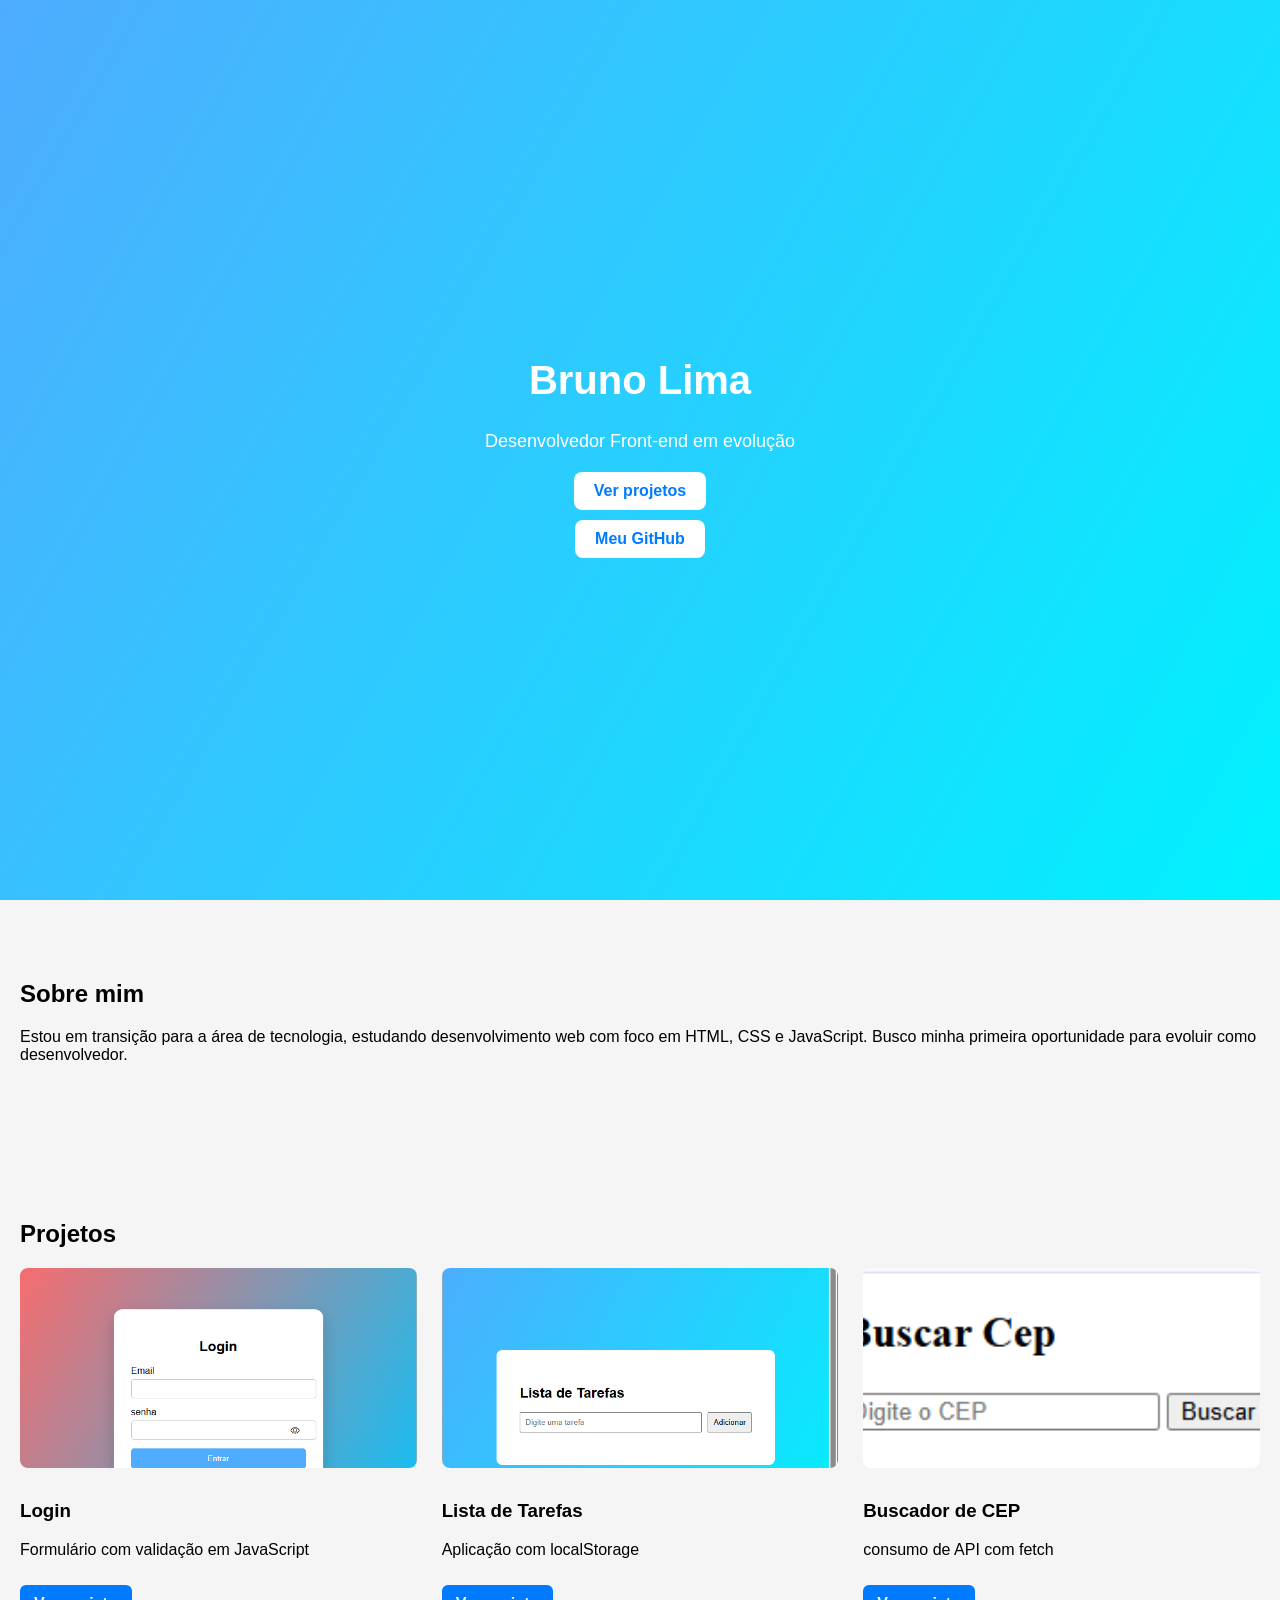
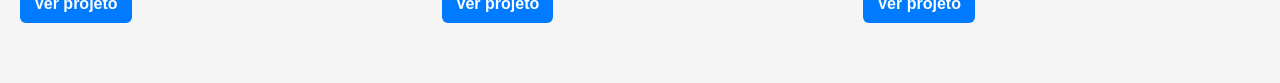
==== index.html @ 595a7724 "git add.    git commit 'feat: adiciona seção sobre, melhora textos e ajusta layout do portfólio'  gi" ====
<!DOCTYPE html>
<html lang="pt-BR">
<head>
    <meta charset="UTF-8">
    <meta name="viewport" content="width=device-width, initial-scale=1.0">
    <title>Portifólio</title>
    <link rel="stylesheet" href="../css/style.css">
</head>
<body>

    <header class="hero">
        <h1>Bruno Lima</h1>
        <p>Desenvolvedor Front-end em evolução</p>
        <a href="#projetos" class="btn">Ver projetos</a>
        <a href="https://github.com/Bruno123-n" class="btn">Meu GitHub</a>
    </header>
    <section class="sobre">
  <h2>Sobre mim</h2>
  <p>
    Estou em transição para a área de tecnologia, estudando desenvolvimento web
    com foco em HTML, CSS e JavaScript. Busco minha primeira oportunidade
    para evoluir como desenvolvedor.
  </p>
</section>


    <section class="projetos">
        <h2>Projetos</h2>
        <div id="listaProjetos"></div>
    </section>

    <script src="../js/script.js"></script>
</body>
</html>
---- css/style.css ----
body {
    margin: 0;
    background: #f5f5f5;
    font-family: 'Segoe UI', Arial, sans-serif;
}

.hero {
    height: 100vh;
    background: linear-gradient(120deg, #4facfe, #00f2fe);
    color: white;
    display: flex;
    flex-direction: column;
    justify-content: center;
    align-items: center;
    text-align: center;
}

.hero a {
    margin-bottom: 10px;
}

.hero h1 {
    font-size: 40px;
    margin-bottom: 10px;
}

.hero p {
    font-size: 18px;
    margin-bottom: 20px;
}

.btn {
    background: white;
    color: #007bff;
    padding: 10px 20px;
    border-radius: 8px;
    text-decoration: none;
    font-weight: bold;
}

section {
    padding: 60px 20px;
}

.projeto {
    /* cards */
    /* background: white;
    border-radius: 12px;
    box-shadow: 0 6px 15px rgba(0,0,0,0.1);
    transition: all 0.3s ease;
    border: 2px solid red; */


    opacity: 0;
    transform: translateY(20px);
    
}

.projeto.aparecer {
    animation: aparecer 0.5s forwards;
}

@keyframes aparecer {
    to {
        opacity: 1;
        transform: translateY(0);
    }
}

.projeto:hover {
    transform: translateY(-8px) scale(1.02);
}

.projeto img {
    width: 100%;
    border-radius: 8px;
    margin-bottom: 10px;
    height: 200px;
    object-fit: cover;
}

#listaProjetos {
    display: grid;
    grid-template-columns: repeat(auto-fit, minmax(280px, 1fr));
    gap: 25px;
}

.projeto a {
    display: inline-block;
    margin-top: 10px;
    text-decoration: none;
    color: white;
    font-weight: bold;
    border-radius: 6px;
    background: #007bff;
    padding: 10px 14px;
}

.btn:hover {
    background: #f0f0f0;
}

.projeto a:hover {
    background: #0056b3;
    box-shadow: 0 10px 25px rgba(0,0,0,0.2);
}
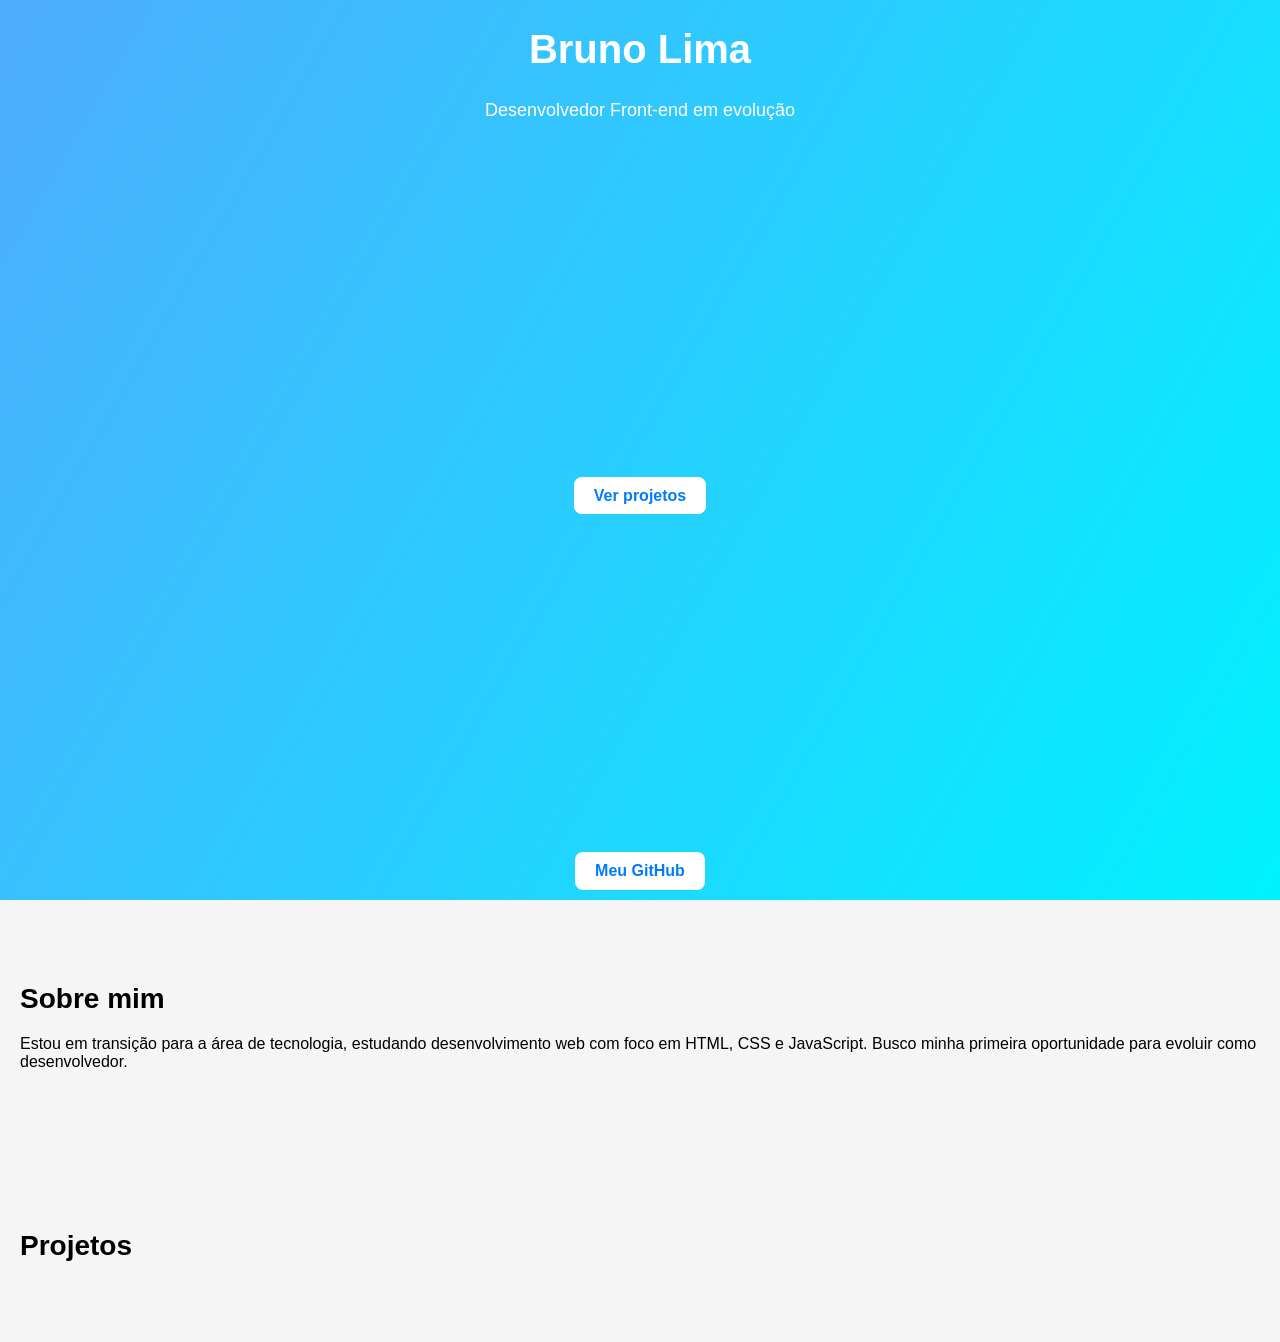
==== commit 83ede5ce: "git commit -m "feat: implementa animação com IntersectionObserver e melhora layout"" ====
--- a/index.html
+++ b/index.html
@@ -4,14 +4,16 @@
     <meta charset="UTF-8">
     <meta name="viewport" content="width=device-width, initial-scale=1.0">
     <title>Portifólio</title>
-    <link rel="stylesheet" href="../css/style.css">
+    <link rel="stylesheet" href="css/style.css">
 </head>
 <body>
 
     <header class="hero">
         <h1>Bruno Lima</h1>
         <p>Desenvolvedor Front-end em evolução</p>
-        <a href="#projetos" class="btn">Ver projetos</a>
+        <section id="projetos" class="projetos">
+            <a href="#projetos" class="btn">Ver projetos</a>
+        </section>
         <a href="https://github.com/Bruno123-n" class="btn">Meu GitHub</a>
     </header>
     <section class="sobre">
@@ -29,6 +31,6 @@
         <div id="listaProjetos"></div>
     </section>
 
-    <script src="../js/script.js"></script>
+    <script src="js/script.js"></script>
 </body>
 </html>
--- a/css/style.css
+++ b/css/style.css
@@ -29,6 +29,14 @@
     margin-bottom: 20px;
 }
 
+h2 {
+    font-size: 28px;
+    margin-bottom: 20px;
+}
+h3 {
+    font-size: 20px;
+}
+
 .btn {
     background: white;
     color: #007bff;
@@ -40,31 +48,24 @@
 
 section {
     padding: 60px 20px;
+    max-width: 1000;
+    margin: auto;
 }
 
 .projeto {
     /* cards */
-    /* background: white;
+    background: white;
     border-radius: 12px;
     box-shadow: 0 6px 15px rgba(0,0,0,0.1);
     transition: all 0.3s ease;
-    border: 2px solid red; */
-
-
+    padding: 15px;
     opacity: 0;
-    transform: translateY(20px);
-    
+    transform: translateY(30px);
 }
 
 .projeto.aparecer {
-    animation: aparecer 0.5s forwards;
-}
-
-@keyframes aparecer {
-    to {
-        opacity: 1;
-        transform: translateY(0);
-    }
+    opacity: 1;
+    transform: translateY(0);
 }
 
 .projeto:hover {
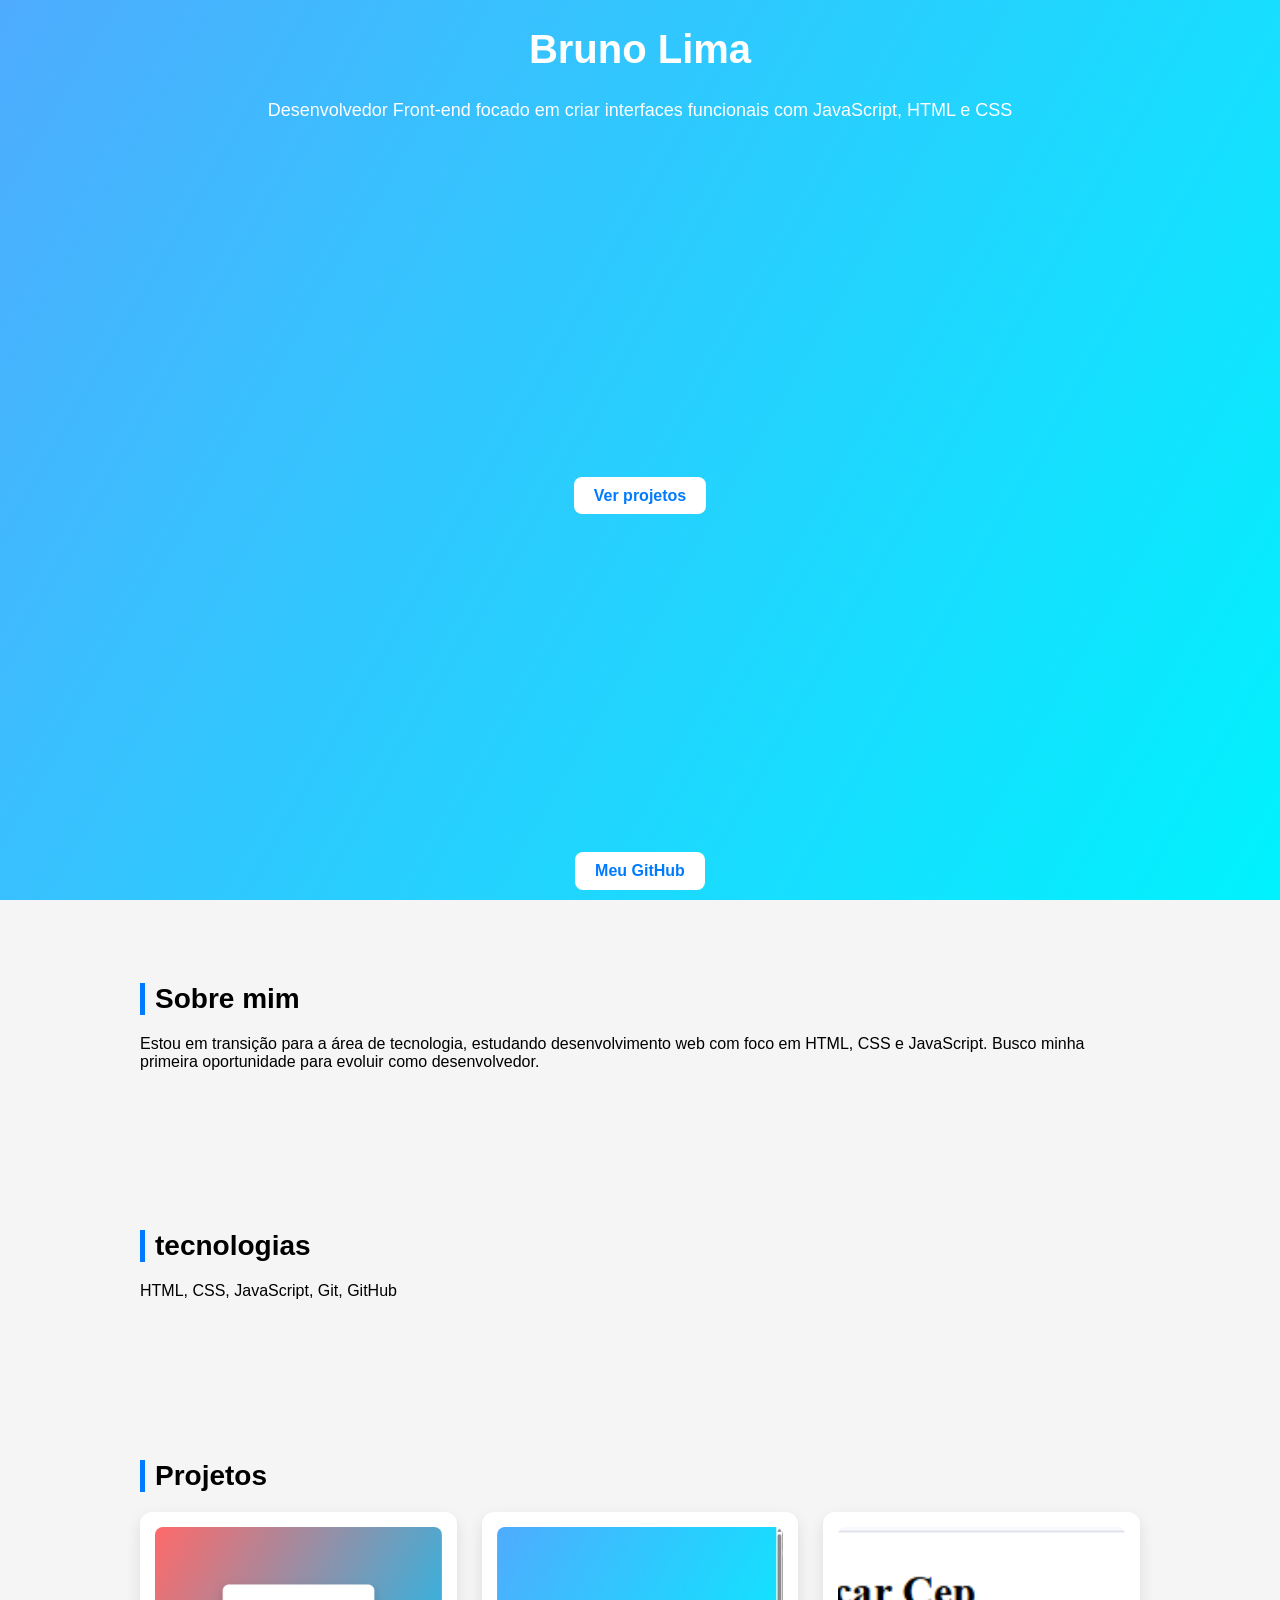
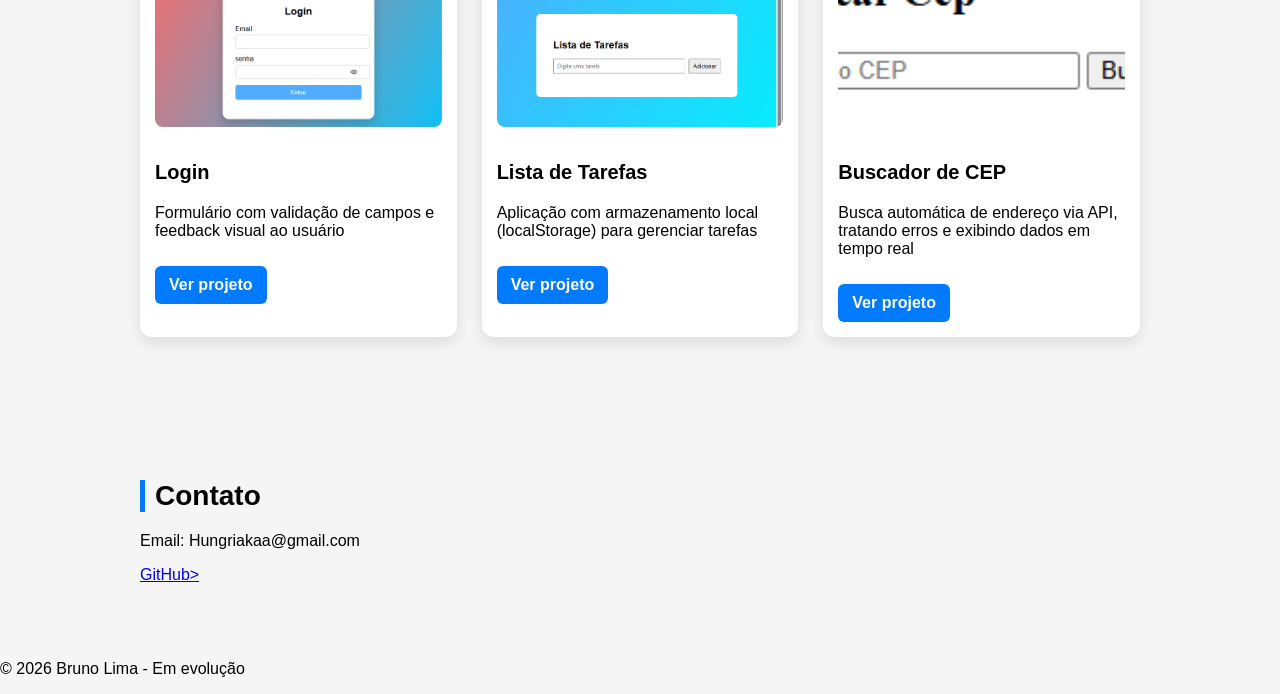
==== commit aa012413: "git commit -m "feat: melhora conteúdo do portfólio para nível profissional"" ====
--- a/index.html
+++ b/index.html
@@ -10,13 +10,13 @@
 
     <header class="hero">
         <h1>Bruno Lima</h1>
-        <p>Desenvolvedor Front-end em evolução</p>
+        <p>Desenvolvedor Front-end focado em criar interfaces funcionais com JavaScript, HTML e CSS</p>
         <section id="projetos" class="projetos">
             <a href="#projetos" class="btn">Ver projetos</a>
         </section>
         <a href="https://github.com/Bruno123-n" class="btn">Meu GitHub</a>
     </header>
-    <section class="sobre">
+<section class="sobre">
   <h2>Sobre mim</h2>
   <p>
     Estou em transição para a área de tecnologia, estudando desenvolvimento web
@@ -25,12 +25,27 @@
   </p>
 </section>
 
+<section class="tecnologias">
+    <h2>tecnologias</h2>
+    <p>HTML, CSS, JavaScript, Git, GitHub</p>
+</section>
+
 
     <section class="projetos">
         <h2>Projetos</h2>
         <div id="listaProjetos"></div>
     </section>
 
+    <section class="contato">
+        <h2>Contato</h2>
+        <p>Email: Hungriakaa@gmail.com</p>
+        <a href="https://github.com/Bruno123-n" target="_blank">GitHub></a>
+    </section>
+
+    <footer>
+        <p>© 2026 Bruno Lima - Em evolução</p>
+    </footer>
+
     <script src="js/script.js"></script>
 </body>
 </html>
--- a/css/style.css
+++ b/css/style.css
@@ -32,7 +32,10 @@
 h2 {
     font-size: 28px;
     margin-bottom: 20px;
+    border-left: 5px solid #007bff;
+    padding-left: 10px;
 }
+
 h3 {
     font-size: 20px;
 }
@@ -48,7 +51,7 @@
 
 section {
     padding: 60px 20px;
-    max-width: 1000;
+    max-width: 1000px;
     margin: auto;
 }
 
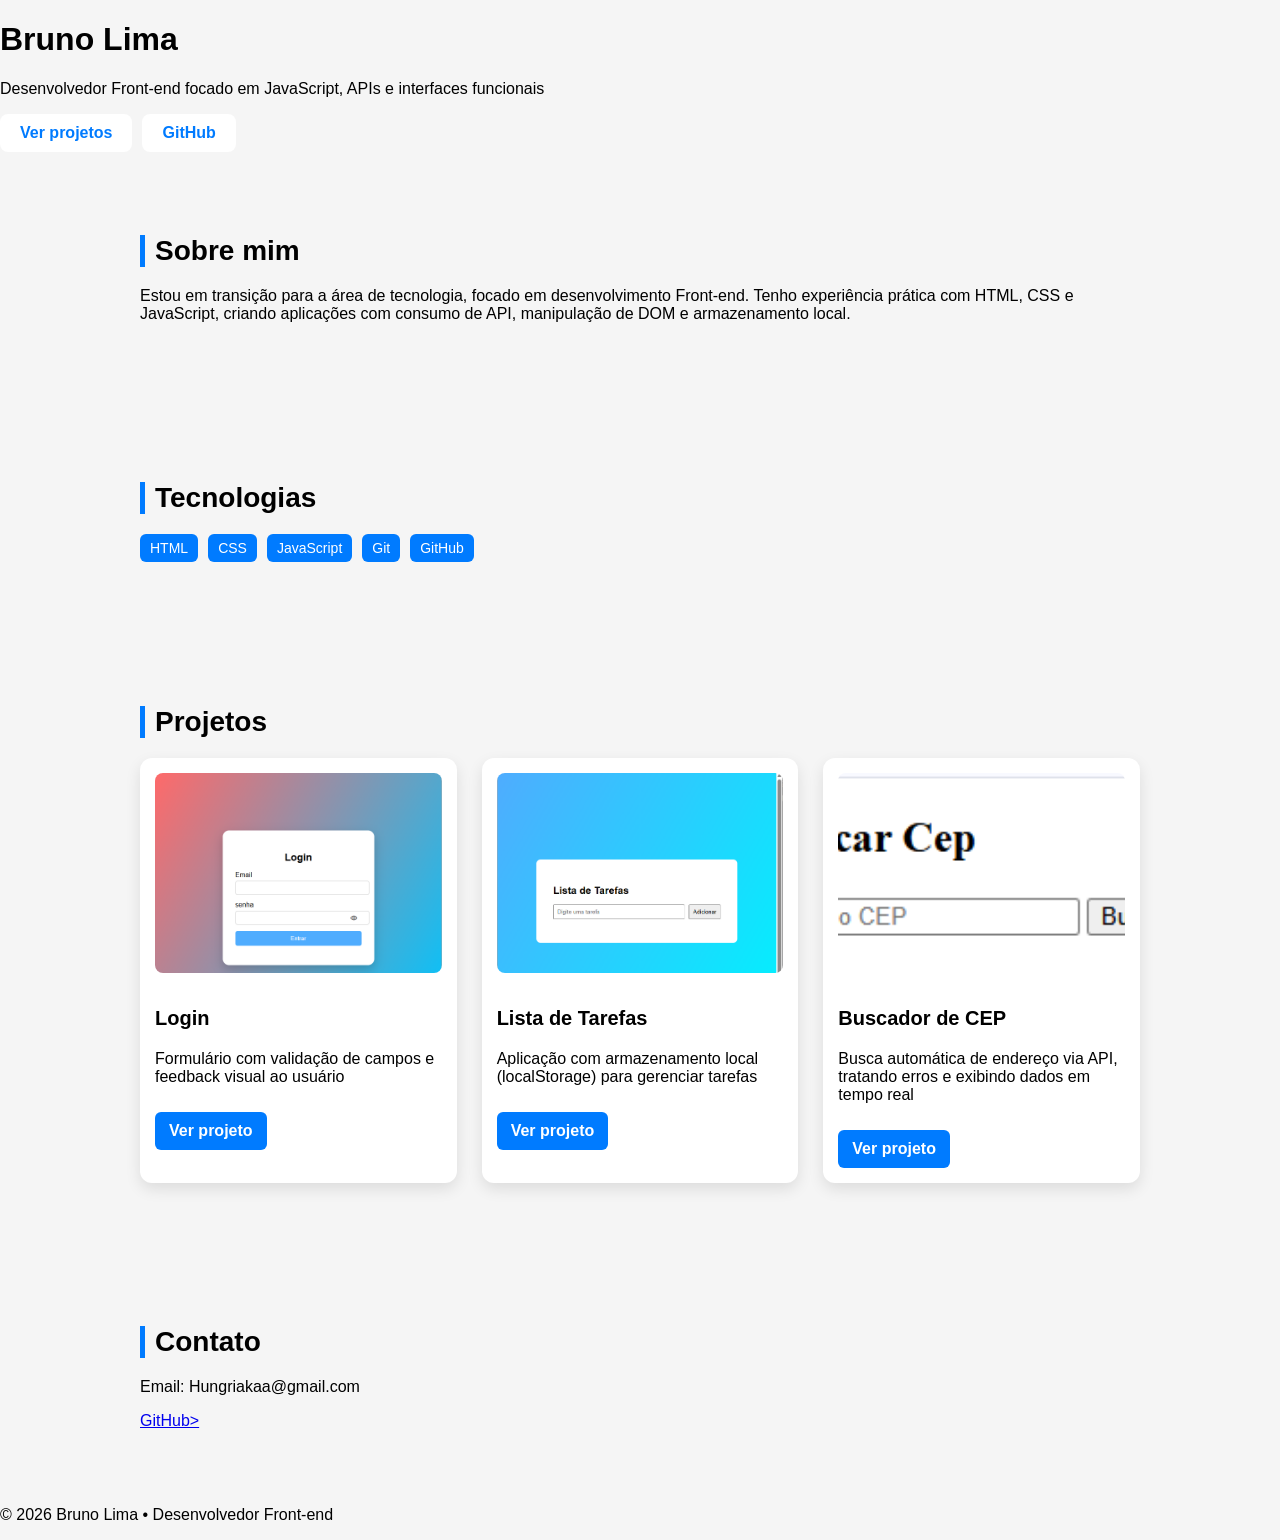
==== commit cb1dc0ca: "git commit -m "feat: melhora conteúdo e estrutura do portfólio para destacar habilidades"" ====
--- a/index.html
+++ b/index.html
@@ -8,26 +8,33 @@
 </head>
 <body>
 
-    <header class="hero">
-        <h1>Bruno Lima</h1>
-        <p>Desenvolvedor Front-end focado em criar interfaces funcionais com JavaScript, HTML e CSS</p>
-        <section id="projetos" class="projetos">
-            <a href="#projetos" class="btn">Ver projetos</a>
-        </section>
-        <a href="https://github.com/Bruno123-n" class="btn">Meu GitHub</a>
+    <h1>Bruno Lima</h1>
+<p>Desenvolvedor Front-end focado em JavaScript, APIs e interfaces funcionais</p>
+
+<div class="hero-buttons">
+  <a href="#projetos" class="btn">Ver projetos</a>
+  <a href="https://github.com/Bruno123-n" target="_blank" class="btn">GitHub</a>
+</div>
     </header>
+
 <section class="sobre">
   <h2>Sobre mim</h2>
   <p>
-    Estou em transição para a área de tecnologia, estudando desenvolvimento web
-    com foco em HTML, CSS e JavaScript. Busco minha primeira oportunidade
-    para evoluir como desenvolvedor.
+    Estou em transição para a área de tecnologia, focado em desenvolvimento Front-end.
+    Tenho experiência prática com HTML, CSS e JavaScript, criando aplicações com consumo de API,
+    manipulação de DOM e armazenamento local.
   </p>
 </section>
 
 <section class="tecnologias">
-    <h2>tecnologias</h2>
-    <p>HTML, CSS, JavaScript, Git, GitHub</p>
+  <h2>Tecnologias</h2>
+  <div class="tech-list">
+    <span>HTML</span>
+    <span>CSS</span>
+    <span>JavaScript</span>
+    <span>Git</span>
+    <span>GitHub</span>
+  </div>
 </section>
 
 
@@ -43,7 +50,7 @@
     </section>
 
     <footer>
-        <p>© 2026 Bruno Lima - Em evolução</p>
+        <p>© 2026 Bruno Lima • Desenvolvedor Front-end</p>
     </footer>
 
     <script src="js/script.js"></script>
--- a/css/style.css
+++ b/css/style.css
@@ -4,29 +4,23 @@
     font-family: 'Segoe UI', Arial, sans-serif;
 }
 
-.hero {
-    height: 100vh;
-    background: linear-gradient(120deg, #4facfe, #00f2fe);
-    color: white;
+.hero-buttons {
     display: flex;
-    flex-direction: column;
-    justify-content: center;
-    align-items: center;
-    text-align: center;
+    gap: 10px;
 }
 
-.hero a {
-    margin-bottom: 10px;
+.tech-list {
+    display: flex;
+    flex-wrap: wrap;
+    gap: 10px;
 }
 
-.hero h1 {
-    font-size: 40px;
-    margin-bottom: 10px;
-}
-
-.hero p {
-    font-size: 18px;
-    margin-bottom: 20px;
+.tech-list span {
+    background: #007bff;
+    color: white;
+    padding: 6px 10px;
+    border-radius: 6px;
+    font-size: 14px;
 }
 
 h2 {
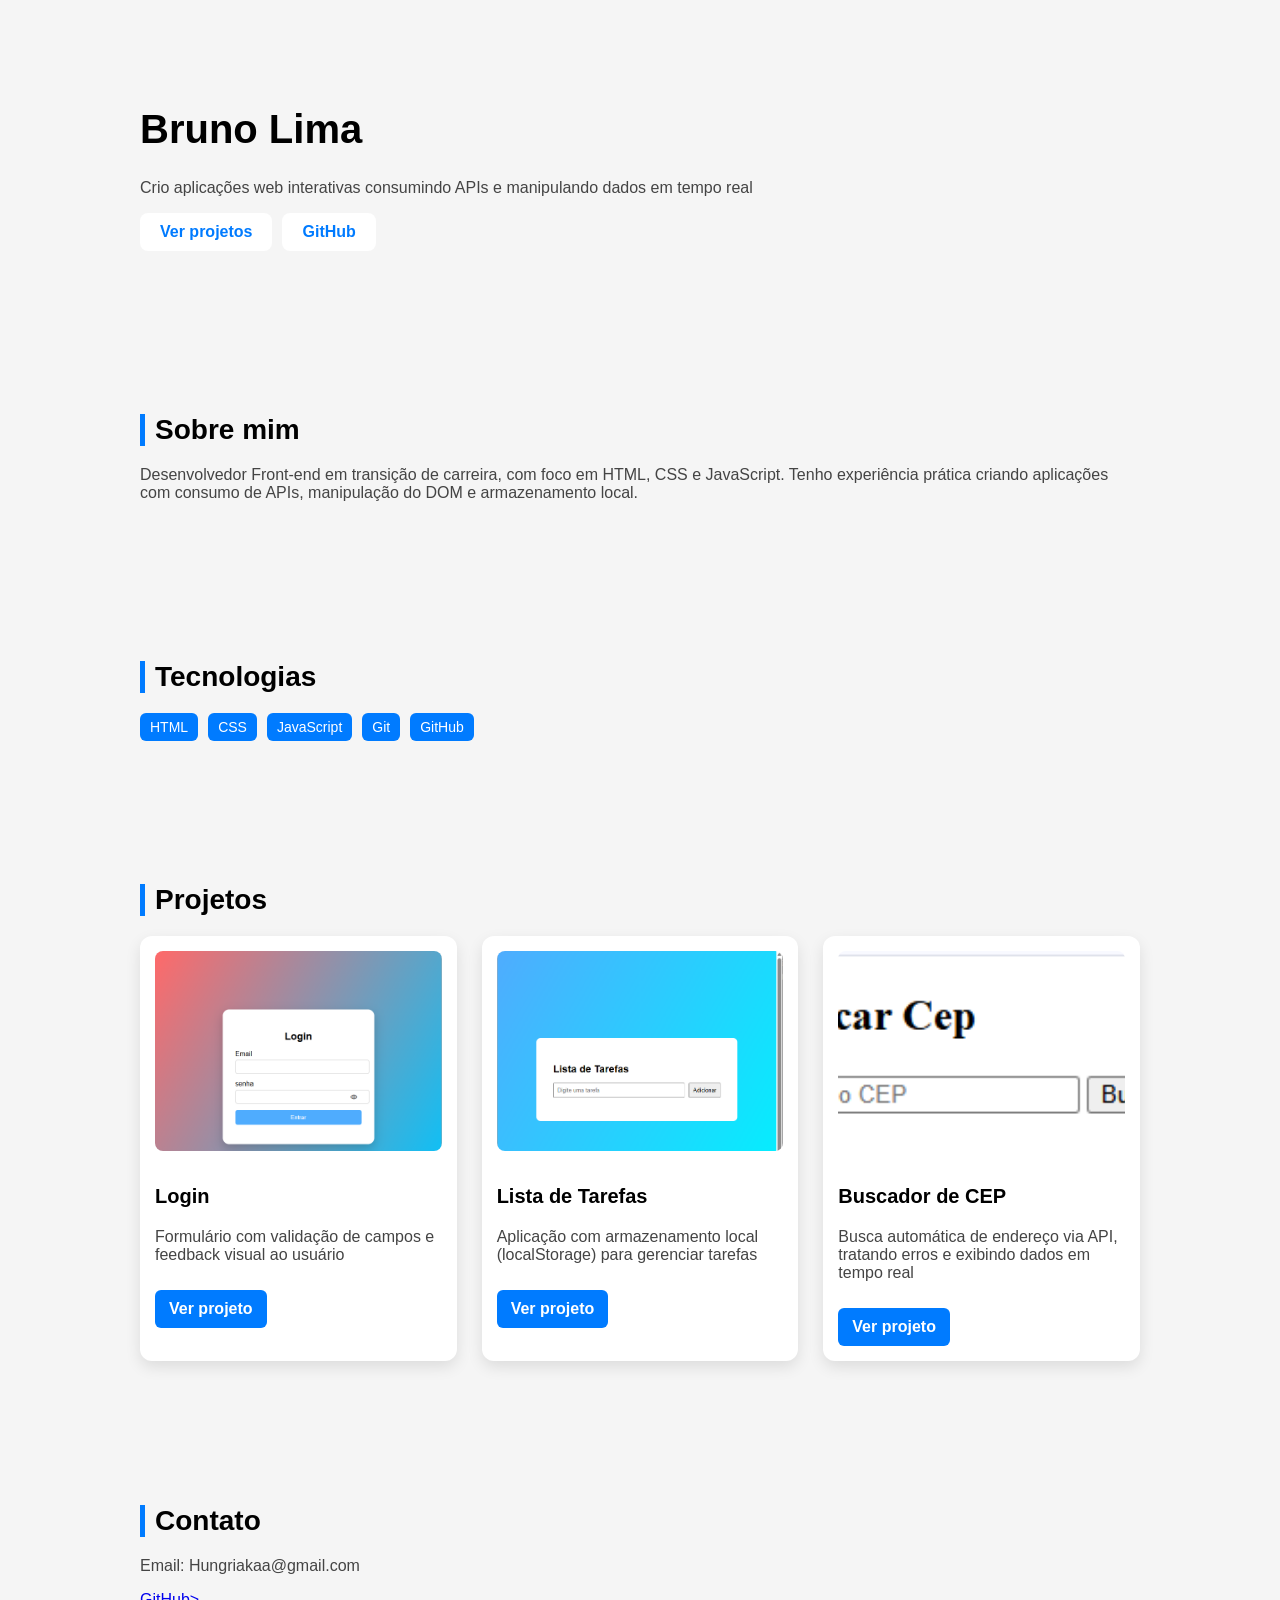
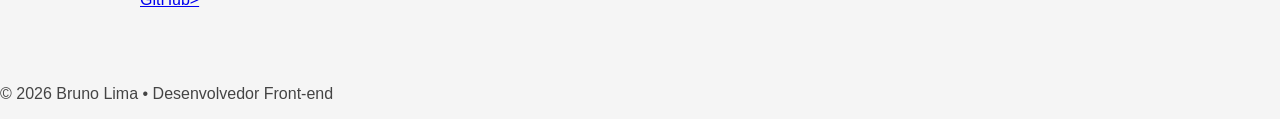
==== commit f1d1bb11: "git add . git commit -m "melhoria no layout e UX: header, scroll suave e ajustes visuais"" ====
--- a/index.html
+++ b/index.html
@@ -1,16 +1,16 @@
 <!DOCTYPE html>
 <html lang="pt-BR">
-<head>
-    <meta charset="UTF-8">
-    <meta name="viewport" content="width=device-width, initial-scale=1.0">
-    <title>Portifólio</title>
-    <link rel="stylesheet" href="css/style.css">
-</head>
+
+    <head>
+        <meta charset="UTF-8">
+        <meta name="viewport" content="width=device-width, initial-scale=1.0">
+        <title>Portifólio</title>
+        <link rel="stylesheet" href="css/style.css">
+    </head>
 <body>
-
-    <h1>Bruno Lima</h1>
-<p>Desenvolvedor Front-end focado em JavaScript, APIs e interfaces funcionais</p>
-
+    <header>
+<h1>Bruno Lima</h1>
+<p>Crio aplicações web interativas consumindo APIs e manipulando dados em tempo real</p>
 <div class="hero-buttons">
   <a href="#projetos" class="btn">Ver projetos</a>
   <a href="https://github.com/Bruno123-n" target="_blank" class="btn">GitHub</a>
@@ -20,9 +20,7 @@
 <section class="sobre">
   <h2>Sobre mim</h2>
   <p>
-    Estou em transição para a área de tecnologia, focado em desenvolvimento Front-end.
-    Tenho experiência prática com HTML, CSS e JavaScript, criando aplicações com consumo de API,
-    manipulação de DOM e armazenamento local.
+    Desenvolvedor Front-end em transição de carreira, com foco em HTML, CSS e JavaScript. Tenho experiência prática criando aplicações com consumo de APIs, manipulação do DOM e armazenamento local.
   </p>
 </section>
 
@@ -38,7 +36,7 @@
 </section>
 
 
-    <section class="projetos">
+    <section id="projetos" class="projetos">
         <h2>Projetos</h2>
         <div id="listaProjetos"></div>
     </section>
--- a/css/style.css
+++ b/css/style.css
@@ -2,6 +2,24 @@
     margin: 0;
     background: #f5f5f5;
     font-family: 'Segoe UI', Arial, sans-serif;
+}
+
+html {
+  scroll-behavior: smooth;
+}
+
+header {
+    padding: 80px 20px;
+    max-width: 1000px;
+    margin: auto;
+}
+
+h1 {
+    font-size: 40px;
+}
+
+p {
+    color: #444;
 }
 
 .hero-buttons {
@@ -41,6 +59,7 @@
     border-radius: 8px;
     text-decoration: none;
     font-weight: bold;
+    cursor: pointer;
 }
 
 section {
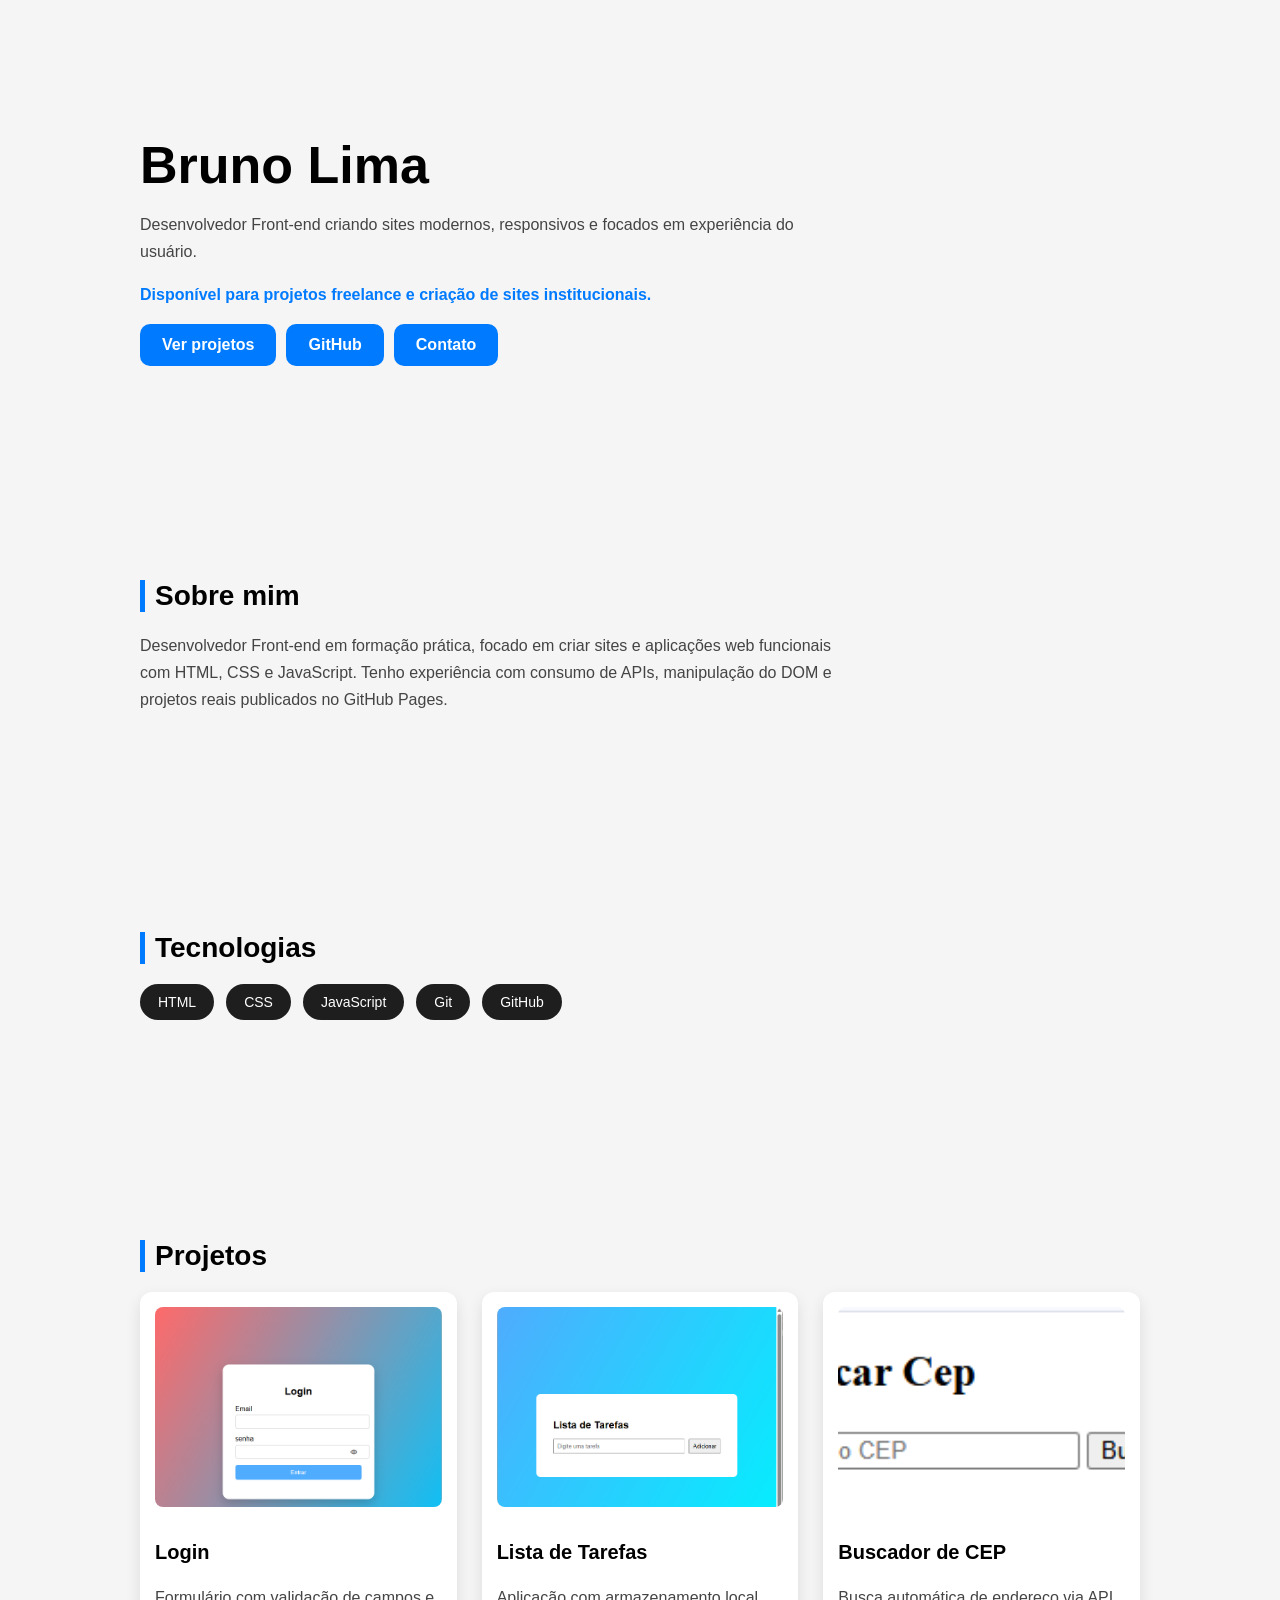
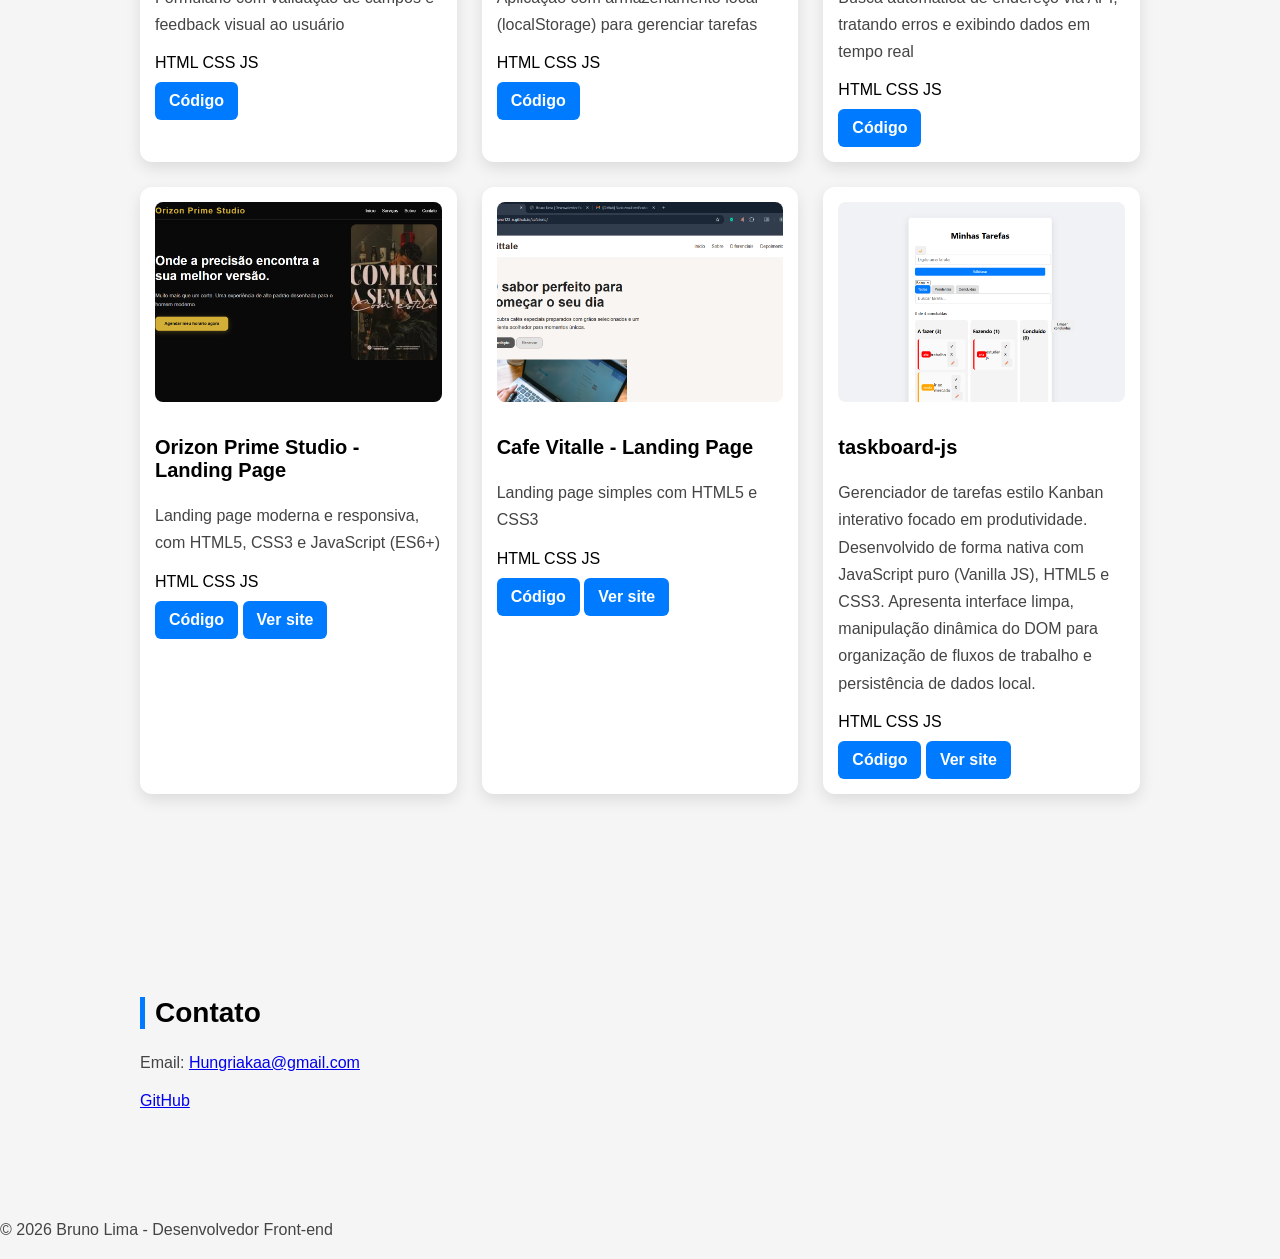
==== commit 3ec25d8f: "git add. git commit -m "feat: Add projects to portfolio and adjust layout."" ====
--- a/index.html
+++ b/index.html
@@ -4,52 +4,62 @@
     <head>
         <meta charset="UTF-8">
         <meta name="viewport" content="width=device-width, initial-scale=1.0">
-        <title>Portifólio</title>
+        <meta name="description" content="Portfólio de Bruno Lima, desenvolvedor front-end focado em
+             HTML, CSS e JavaScript.">
+        <title>Bruno Lima | Desenvolvedor Front-end</title>
         <link rel="stylesheet" href="css/style.css">
     </head>
 <body>
     <header>
-<h1>Bruno Lima</h1>
-<p>Crio aplicações web interativas consumindo APIs e manipulando dados em tempo real</p>
-<div class="hero-buttons">
-  <a href="#projetos" class="btn">Ver projetos</a>
-  <a href="https://github.com/Bruno123-n" target="_blank" class="btn">GitHub</a>
-</div>
+        <h1>Bruno Lima</h1>
+        <p>
+            Desenvolvedor Front-end criando sites modernos, responsivos e focados em experiência do
+            usuário.
+        </p>
+        <p class="disponivel">
+            Disponível para projetos freelance e criação de sites institucionais.
+        </p>
+    <div class="hero-buttons">
+        <a href="#projetos" class="btn primary">Ver projetos</a>
+        <a href="https://github.com/Bruno123-n" target="_blank" class="btn secondary">GitHub</a>
+        <a href="#contato" class="btn">Contato</a>
+    </div>
     </header>
 
 <section class="sobre">
   <h2>Sobre mim</h2>
-  <p>
-    Desenvolvedor Front-end em transição de carreira, com foco em HTML, CSS e JavaScript. Tenho experiência prática criando aplicações com consumo de APIs, manipulação do DOM e armazenamento local.
-  </p>
+    <p>
+        Desenvolvedor Front-end em formação prática, focado em criar sites e aplicações web
+        funcionais com HTML, CSS e JavaScript. Tenho experiência com consumo de APIs, manipulação do
+        DOM e projetos reais publicados no GitHub Pages.
+    </p>
 </section>
 
 <section class="tecnologias">
-  <h2>Tecnologias</h2>
-  <div class="tech-list">
-    <span>HTML</span>
-    <span>CSS</span>
-    <span>JavaScript</span>
-    <span>Git</span>
-    <span>GitHub</span>
-  </div>
+    <h2>Tecnologias</h2>
+    <ul class="tech-list">
+        <li>HTML</li>
+        <li>CSS</li>
+        <li>JavaScript</li>
+        <li>Git</li>
+        <li>GitHub</li>
+    </ul>
 </section>
 
+<section id="projetos" class="projetos">
+    <h2>Projetos</h2>
+    <div id="listaProjetos"></div>
+</section>
 
-    <section id="projetos" class="projetos">
-        <h2>Projetos</h2>
-        <div id="listaProjetos"></div>
-    </section>
+<section id="contato" class="contato">
+    <h2>Contato</h2>
+    <p>Email: <a href="mailto:Hungriakaa@gmail.com">Hungriakaa@gmail.com</a></p>
+    <a href="https://github.com/Bruno123-n" target="_blank">GitHub</a>
+</section>
 
-    <section class="contato">
-        <h2>Contato</h2>
-        <p>Email: Hungriakaa@gmail.com</p>
-        <a href="https://github.com/Bruno123-n" target="_blank">GitHub></a>
-    </section>
-
-    <footer>
-        <p>© 2026 Bruno Lima • Desenvolvedor Front-end</p>
-    </footer>
+<footer>
+    <p>© 2026 Bruno Lima - Desenvolvedor Front-end</p>
+</footer>
 
     <script src="js/script.js"></script>
 </body>
--- a/css/style.css
+++ b/css/style.css
@@ -9,14 +9,16 @@
 }
 
 header {
-    padding: 80px 20px;
     max-width: 1000px;
     margin: auto;
+    padding: 100px 20px;
 }
 
 h1 {
-    font-size: 40px;
+    font-size: 52px;
+    margin-bottom: 10px;
 }
+
 
 p {
     color: #444;
@@ -27,19 +29,6 @@
     gap: 10px;
 }
 
-.tech-list {
-    display: flex;
-    flex-wrap: wrap;
-    gap: 10px;
-}
-
-.tech-list span {
-    background: #007bff;
-    color: white;
-    padding: 6px 10px;
-    border-radius: 6px;
-    font-size: 14px;
-}
 
 h2 {
     font-size: 28px;
@@ -53,17 +42,22 @@
 }
 
 .btn {
-    background: white;
-    color: #007bff;
-    padding: 10px 20px;
-    border-radius: 8px;
+    background: #007bff;
+    color: white;
+    padding: 12px 22px;
+    border-radius: 10px;
     text-decoration: none;
     font-weight: bold;
-    cursor: pointer;
+    transition: 0.3s ease;
+}
+
+.btn:hover {
+    background: #0056b3;
+    transform: translateY(-2px);
 }
 
 section {
-    padding: 60px 20px;
+    padding: 90px 20px;
     max-width: 1000px;
     margin: auto;
 }
@@ -73,11 +67,11 @@
     background: white;
     border-radius: 12px;
     box-shadow: 0 6px 15px rgba(0,0,0,0.1);
-    transition: all 0.3s ease;
     padding: 15px;
     opacity: 0;
     transform: translateY(30px);
-}
+    overflow: hidden;
+    transition: transform 0.3s ease, opacity 0.3s ease;}
 
 .projeto.aparecer {
     opacity: 1;
@@ -113,11 +107,63 @@
     padding: 10px 14px;
 }
 
-.btn:hover {
-    background: #f0f0f0;
-}
-
 .projeto a:hover {
     background: #0056b3;
     box-shadow: 0 10px 25px rgba(0,0,0,0.2);
+}
+
+.tech-list {
+    display: flex;
+    flex-wrap: wrap;
+    gap: 12px;
+    list-style: none;
+    padding: 0;
+    margin-top: 20px;
+}
+
+.tech-list li {
+    background: #1e1e1e;
+    color: white;
+    padding: 10px 18px;
+    border-radius: 30px;
+    font-size: 14px;
+    font-weight: 500;
+}
+
+.tech-list span {
+    background: #007bff;
+    color: white;
+    padding: 6px 10px;
+    border-radius: 6px;
+    font-size: 14px;
+}
+
+p {
+    color: #444;
+    line-height: 1.7;
+    max-width: 700px;
+}
+
+
+@media (max-width: 768px) {
+  header {
+    text-align: center;
+    padding: 40px 20px;
+  }
+
+  .hero-buttons {
+    display: flex;
+    flex-direction: column;
+    gap: 10px;
+  }
+
+  .projeto {
+    width: 100%;
+  }
+}
+
+.disponivel {
+    margin-top: 15px;
+    font-weight: bold;
+    color: #007bff;
 }
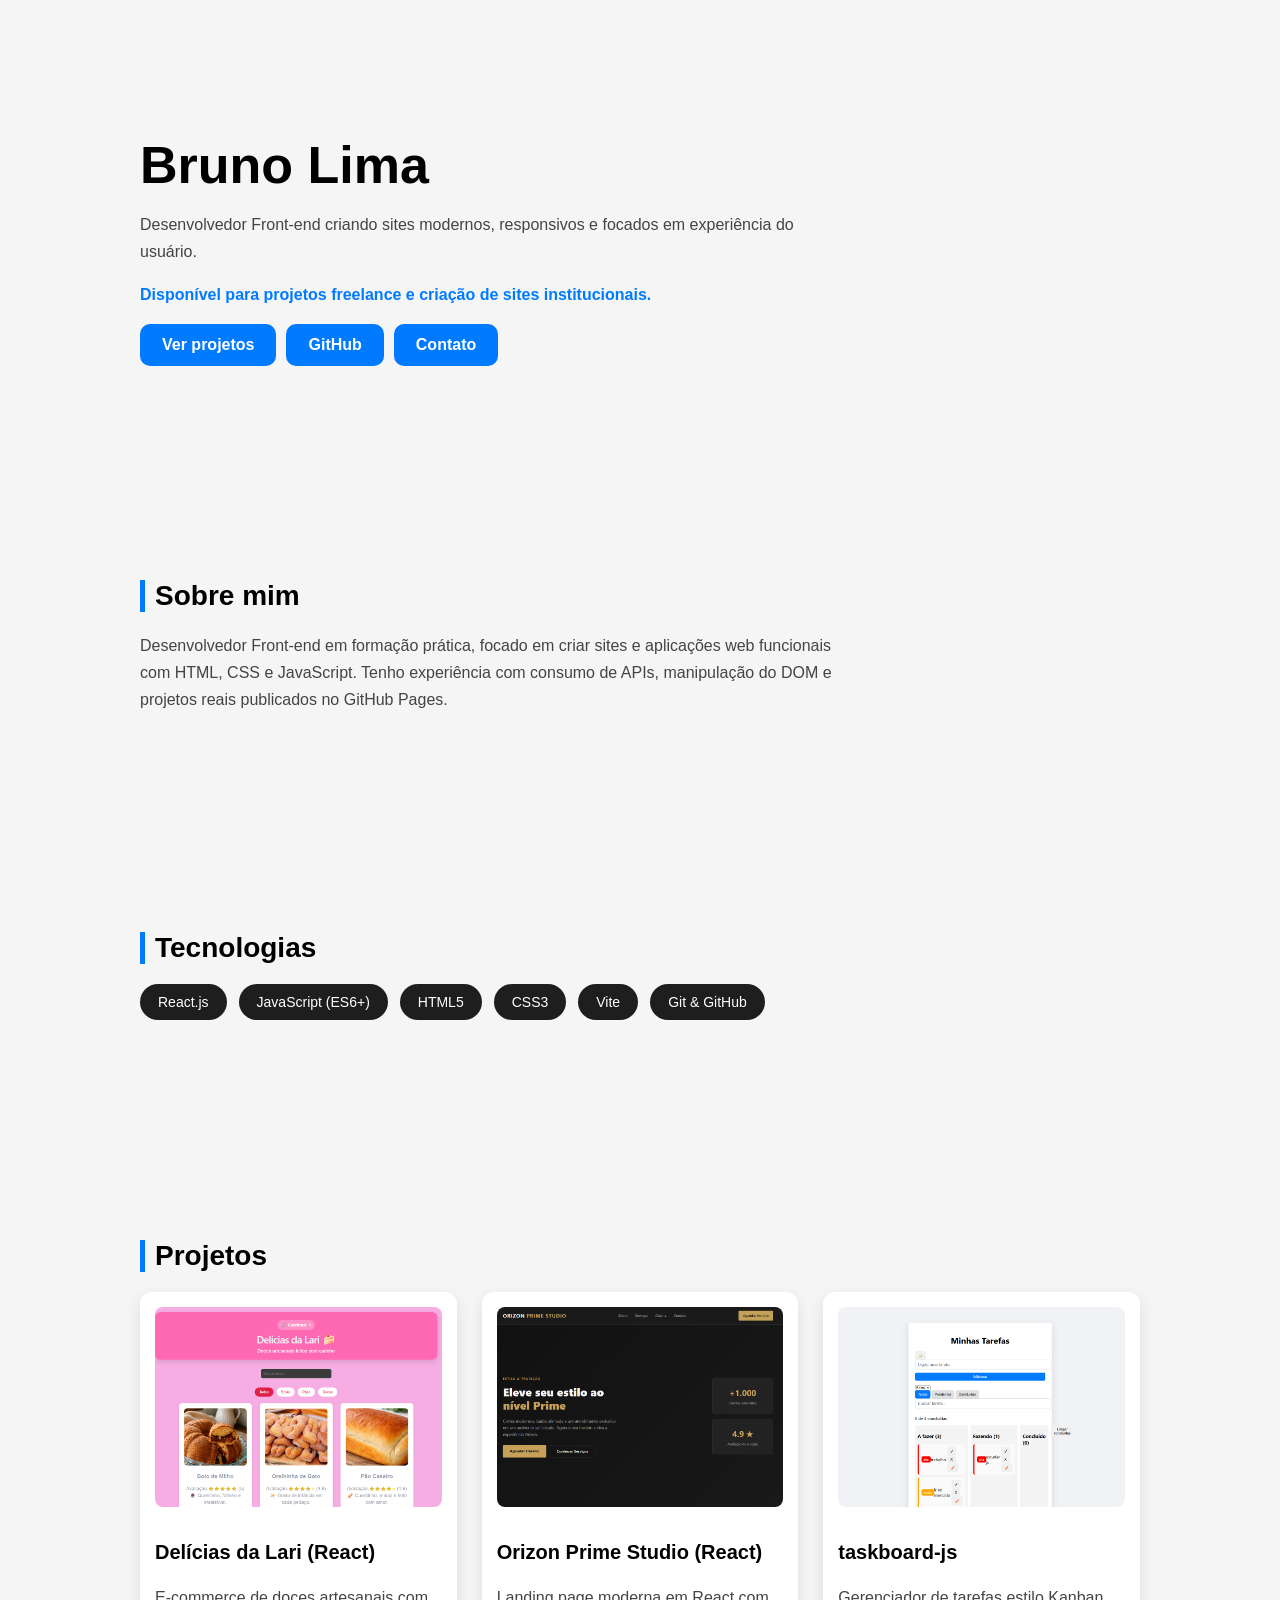
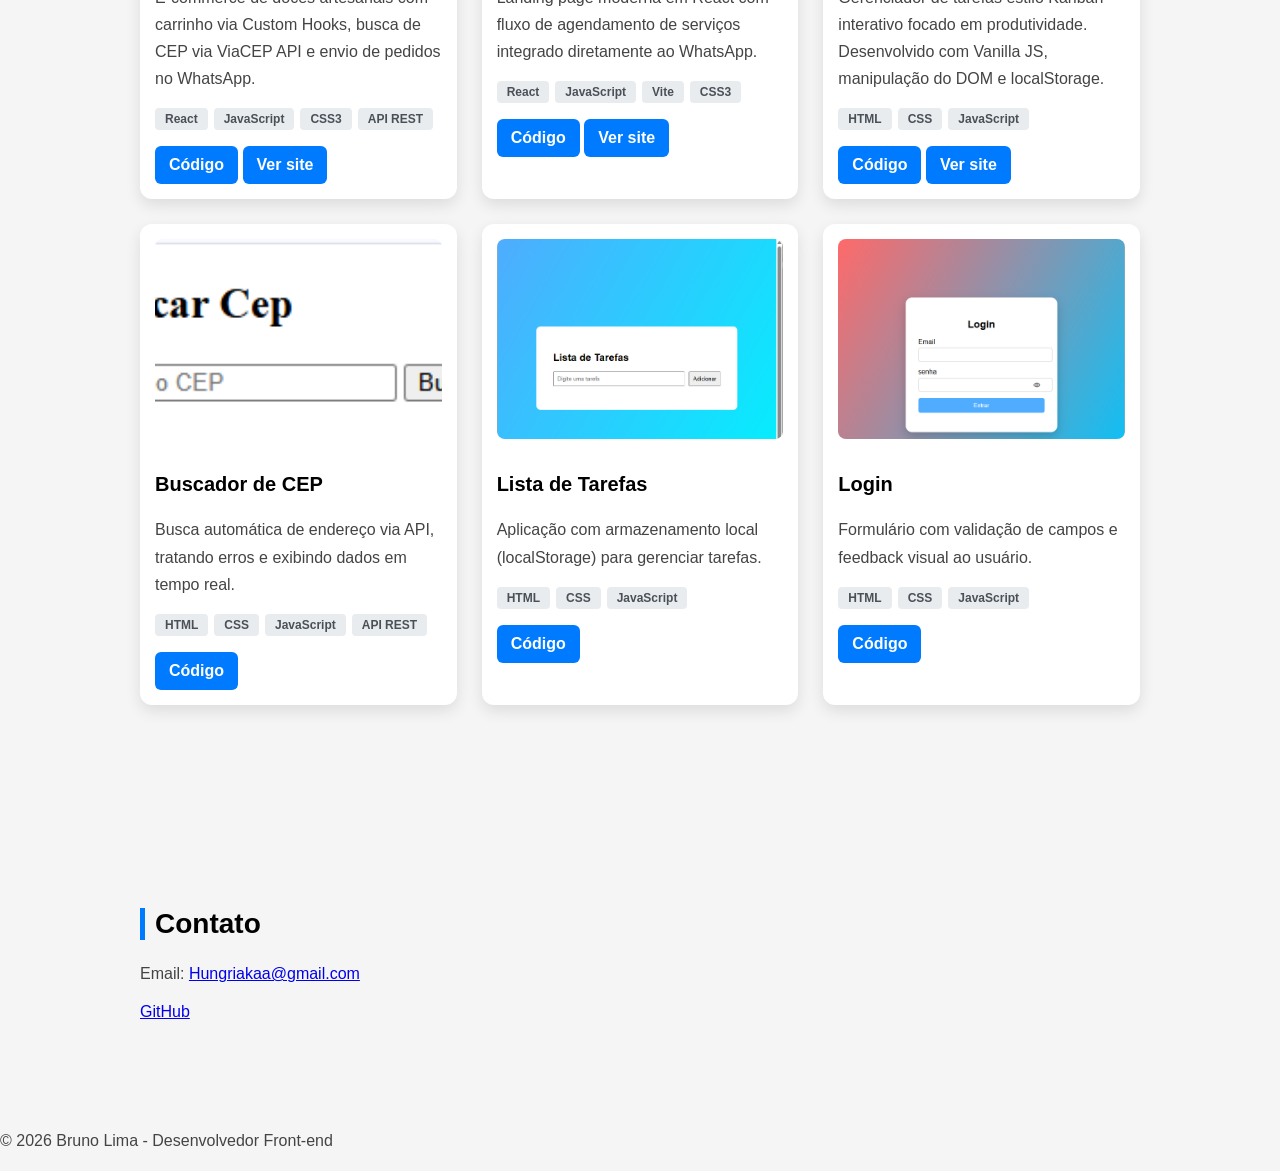
==== commit c09782b1: "refactor: atualiza estrutura do site e substitui imagens de projetos" ====
--- a/index.html
+++ b/index.html
@@ -38,11 +38,12 @@
 <section class="tecnologias">
     <h2>Tecnologias</h2>
     <ul class="tech-list">
-        <li>HTML</li>
-        <li>CSS</li>
-        <li>JavaScript</li>
-        <li>Git</li>
-        <li>GitHub</li>
+        <li>React.js</li>
+        <li>JavaScript (ES6+)</li>
+        <li>HTML5</li>
+        <li>CSS3</li>
+        <li>Vite</li>
+        <li>Git & GitHub</li>
     </ul>
 </section>
 
--- a/css/style.css
+++ b/css/style.css
@@ -144,6 +144,18 @@
     max-width: 700px;
 }
 
+.tags span {
+    display: inline-block;
+    background: #e9ecef;
+    color: #495057;
+    padding: 4px 10px;
+    margin-right: 6px;
+    margin-bottom: 6px;
+    border-radius: 4px;
+    font-size: 12px;
+    font-weight: 600;
+}
+
 
 @media (max-width: 768px) {
   header {
